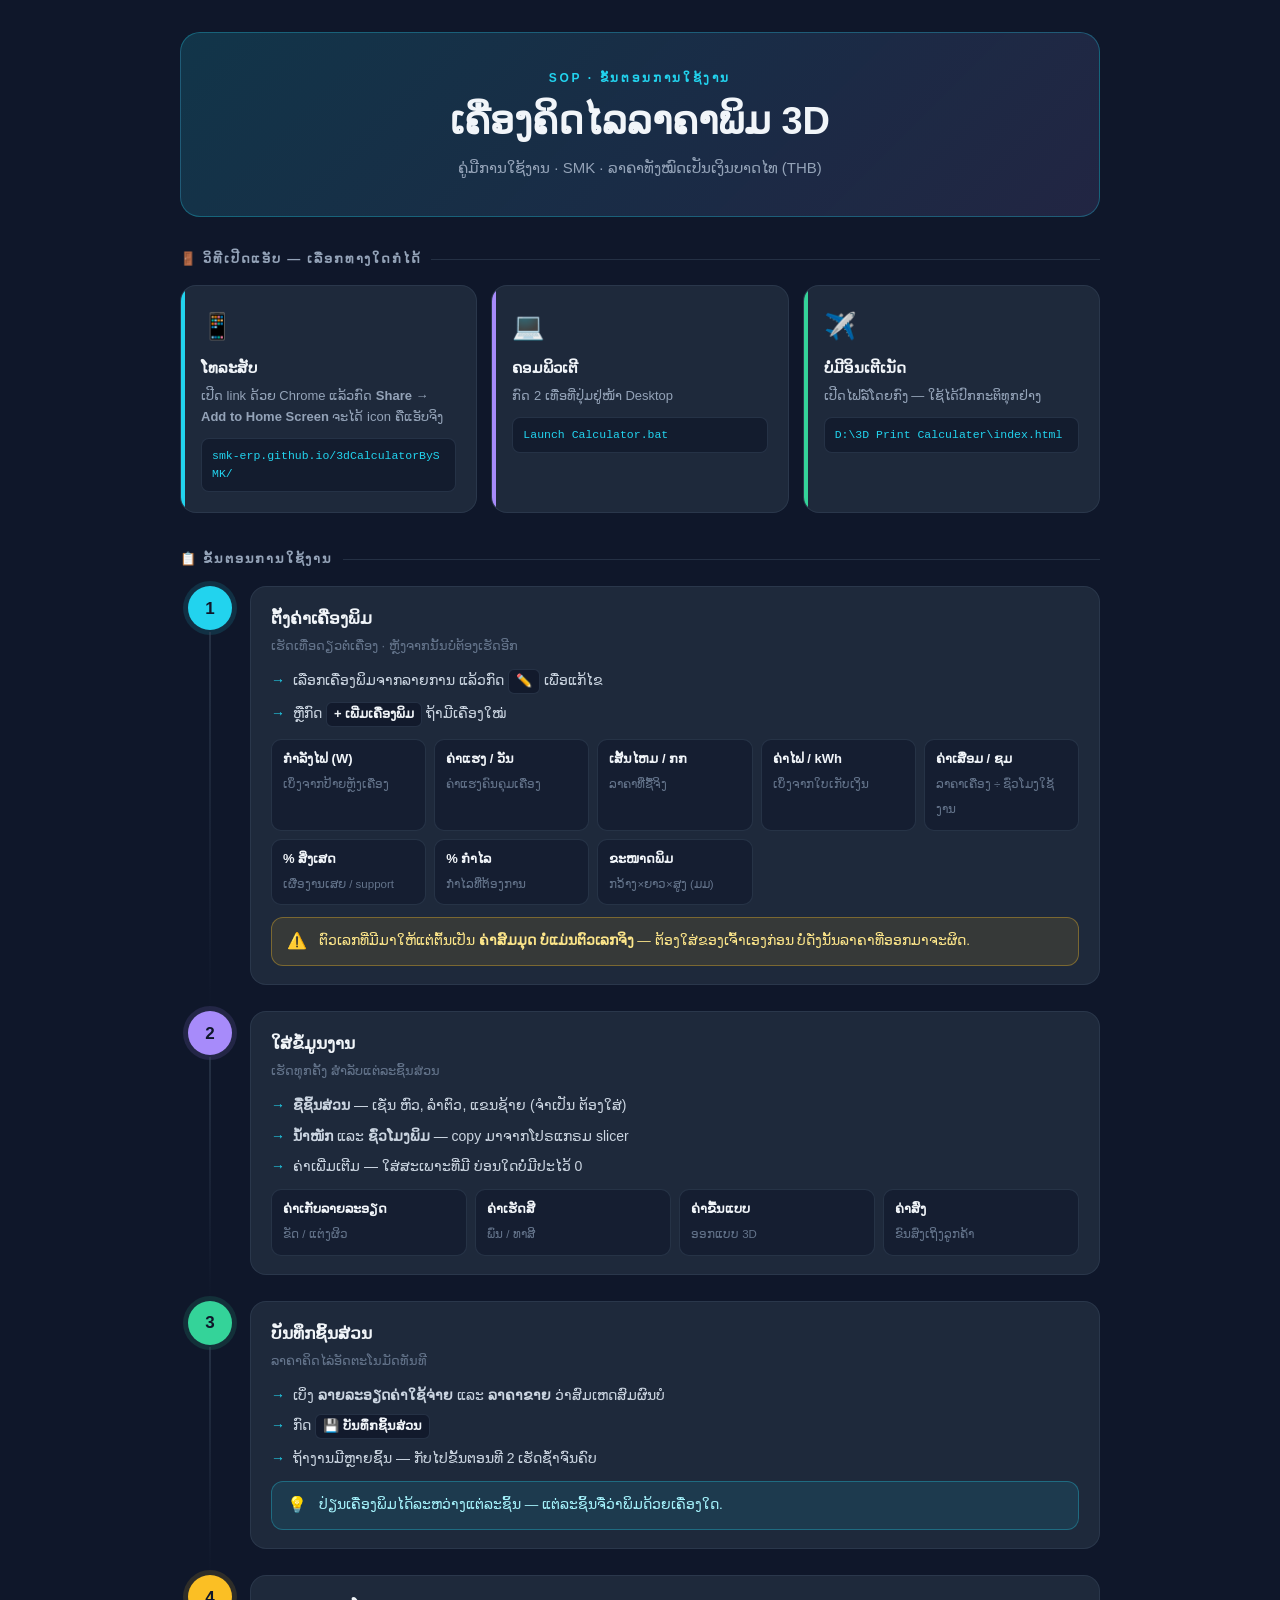
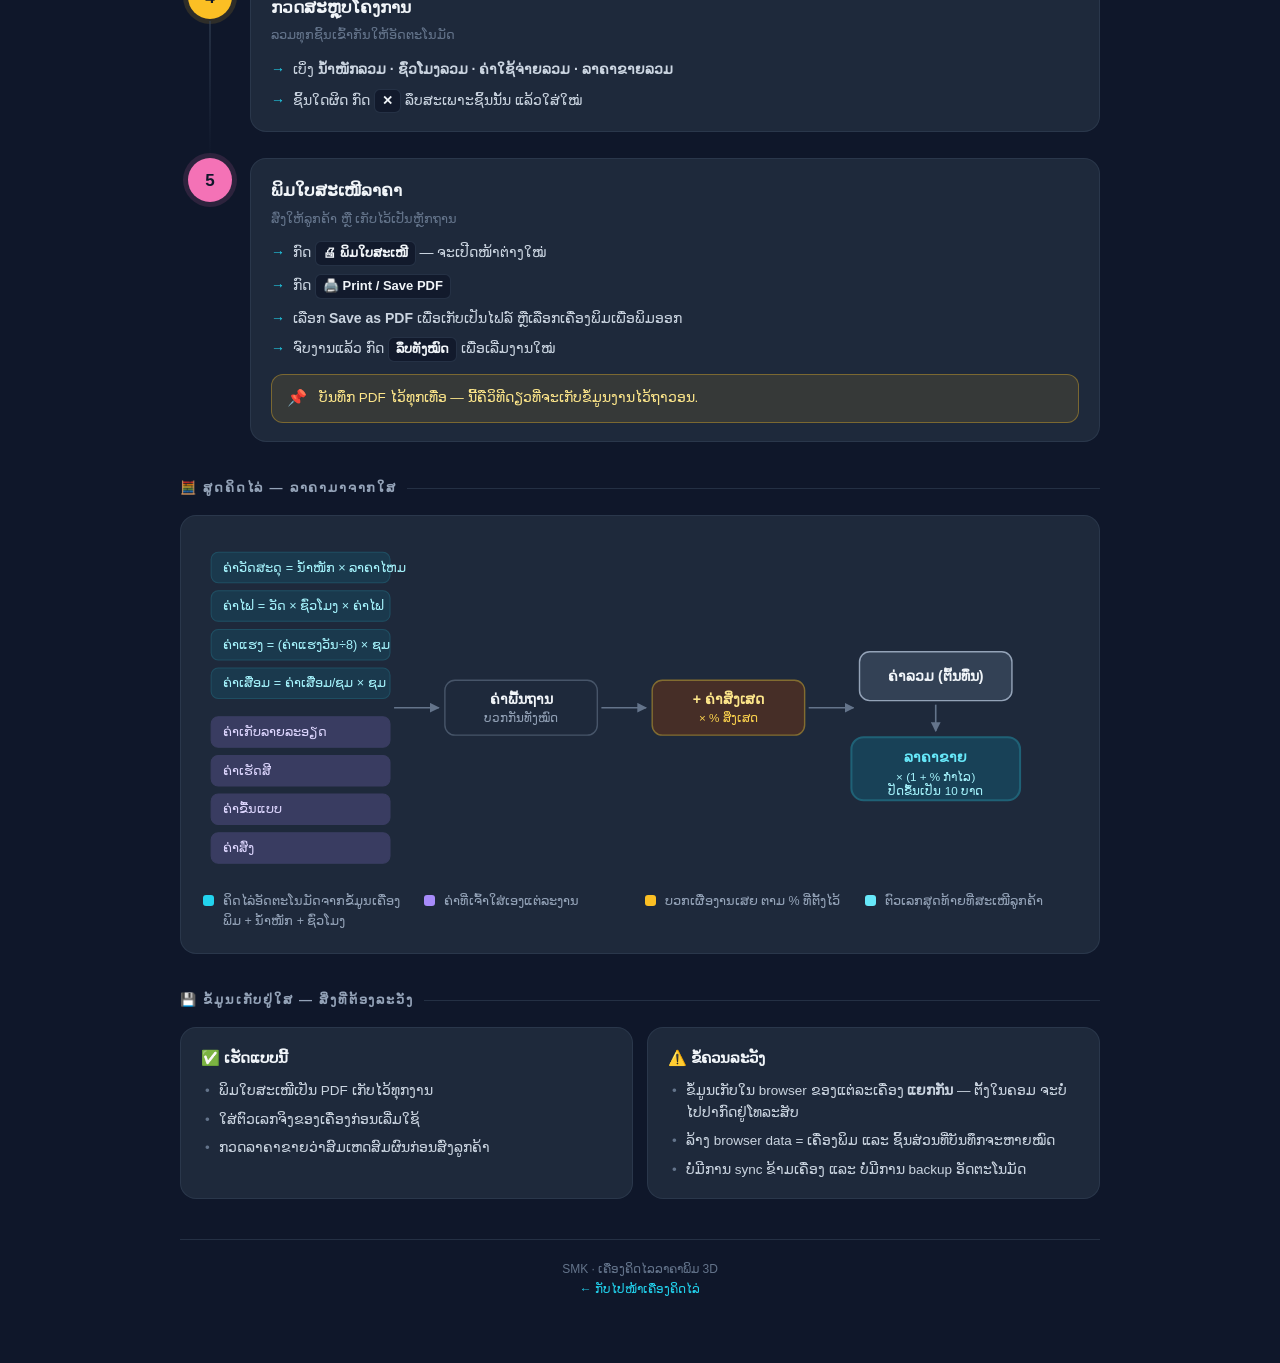
==== sop.html @ e96b1f95 "Add SOP infographic page A one-page visual guide in Lao: three ways to open the app, five numbered s" ====
<!DOCTYPE html>
<html lang="lo">
<head>
<meta charset="UTF-8">
<meta name="viewport" content="width=device-width, initial-scale=1.0">
<meta name="theme-color" content="#0f172a">
<title>SOP — ວິທີໃຊ້ເຄື່ອງຄິດໄລລາຄາພິມ 3D</title>
<link rel="icon" href="data:image/svg+xml,<svg xmlns=%22http://www.w3.org/2000/svg%22 viewBox=%220 0 100 100%22><text y=%22.9em%22 font-size=%2290%22>&#x1F4CB;</text></svg>">
<style>
:root{
  --bg:#0f172a; --card:#1e293b; --br:rgba(51,65,85,.6);
  --text:#f1f5f9; --muted:#94a3b8; --dim:#64748b;
  --cyan:#22d3ee; --cyan-dk:#0891b2;
  --green:#34d399; --amber:#fbbf24; --pink:#f472b6; --violet:#a78bfa;
  --mono:ui-monospace,Consolas,monospace;
}
*{box-sizing:border-box;margin:0;padding:0}
body{
  background:var(--bg); color:var(--text);
  font-family:"Segoe UI","Noto Sans Lao","Phetsarath OT",-apple-system,Arial,sans-serif;
  line-height:1.6; padding:32px 20px 64px;
}
.page{max-width:920px;margin:0 auto}

/* ── Header ─────────────────────────────────────────── */
.hero{
  text-align:center; padding:36px 24px; border-radius:20px; margin-bottom:32px;
  background:linear-gradient(135deg,rgba(34,211,238,.16),rgba(167,139,250,.12));
  border:1px solid rgba(34,211,238,.3);
}
.hero .eyebrow{
  font-size:12px; letter-spacing:.22em; text-transform:uppercase;
  color:var(--cyan); font-weight:700; margin-bottom:10px;
}
.hero h1{font-size:clamp(24px,5vw,38px); font-weight:800; line-height:1.25}
.hero p{color:var(--muted); margin-top:10px; font-size:15px}

/* ── Section ────────────────────────────────────────── */
.sec{margin-bottom:36px}
.sec-title{
  display:flex; align-items:center; gap:10px;
  font-size:13px; font-weight:800; letter-spacing:.14em; text-transform:uppercase;
  color:var(--muted); margin-bottom:16px;
}
.sec-title::after{content:"";flex:1;height:1px;background:var(--br)}

/* ── Open-the-app cards ─────────────────────────────── */
.ways{display:grid;grid-template-columns:repeat(auto-fit,minmax(230px,1fr));gap:14px}
.way{
  background:var(--card); border:1px solid var(--br); border-radius:16px;
  padding:20px; position:relative; overflow:hidden;
}
.way::before{content:"";position:absolute;inset:0 auto 0 0;width:4px;background:var(--cyan)}
.way:nth-child(2)::before{background:var(--violet)}
.way:nth-child(3)::before{background:var(--green)}
.way .ico{font-size:26px;margin-bottom:8px;display:block}
.way h3{font-size:15px;font-weight:700;margin-bottom:6px}
.way p{font-size:13px;color:var(--muted)}
.way code{
  display:block; margin-top:10px; font-family:var(--mono); font-size:11.5px;
  background:rgba(15,23,42,.7); border:1px solid var(--br); border-radius:8px;
  padding:8px 10px; color:var(--cyan); word-break:break-all;
}

/* ── Numbered steps ─────────────────────────────────── */
.steps{position:relative;padding-left:8px}
.step{display:flex;gap:18px;padding-bottom:26px;position:relative}
.step:last-child{padding-bottom:0}
.step::before{
  content:"";position:absolute;left:21px;top:46px;bottom:0;width:2px;
  background:linear-gradient(var(--br),transparent);
}
.step:last-child::before{display:none}
.num{
  flex:0 0 44px;height:44px;border-radius:50%;
  display:flex;align-items:center;justify-content:center;
  font-weight:800;font-size:17px;color:#0f172a;background:var(--cyan);
  box-shadow:0 0 0 5px rgba(34,211,238,.13);
}
.step:nth-child(2) .num{background:var(--violet);box-shadow:0 0 0 5px rgba(167,139,250,.13)}
.step:nth-child(3) .num{background:var(--green);box-shadow:0 0 0 5px rgba(52,211,153,.13)}
.step:nth-child(4) .num{background:var(--amber);box-shadow:0 0 0 5px rgba(251,191,36,.13)}
.step:nth-child(5) .num{background:var(--pink);box-shadow:0 0 0 5px rgba(244,114,182,.13)}
.step-body{flex:1;background:var(--card);border:1px solid var(--br);border-radius:16px;padding:18px 20px}
.step-body h3{font-size:17px;font-weight:700;margin-bottom:4px}
.step-body .sub{font-size:13px;color:var(--dim);margin-bottom:12px}
.step-body ul{list-style:none;display:flex;flex-direction:column;gap:8px}
.step-body li{font-size:14px;color:#cbd5e1;padding-left:22px;position:relative}
.step-body li::before{content:"→";position:absolute;left:0;color:var(--cyan);font-weight:700}
.kbd{
  display:inline-block;background:rgba(15,23,42,.8);border:1px solid var(--br);
  border-radius:6px;padding:1px 7px;font-size:13px;font-weight:600;color:var(--text);
}

/* ── Field table ────────────────────────────────────── */
.fields{display:grid;grid-template-columns:repeat(auto-fit,minmax(150px,1fr));gap:8px;margin-top:12px}
.f{background:rgba(15,23,42,.55);border:1px solid var(--br);border-radius:10px;padding:9px 11px}
.f b{display:block;font-size:13px;font-weight:600}
.f span{font-size:11.5px;color:var(--dim)}

/* ── Callout ────────────────────────────────────────── */
.note{
  display:flex;gap:12px;border-radius:12px;padding:13px 15px;margin-top:12px;
  background:rgba(251,191,36,.11);border:1px solid rgba(251,191,36,.35);
  font-size:13.5px;color:#fde68a;line-height:1.55;
}
.note.info{background:rgba(34,211,238,.1);border-color:rgba(34,211,238,.32);color:#a5f3fc}
.note .i{flex:0 0 auto;font-size:16px;line-height:1.3}

/* ── Formula ────────────────────────────────────────── */
.formula{background:var(--card);border:1px solid var(--br);border-radius:16px;padding:22px}
.formula svg{width:100%;height:auto;display:block}
.legend{display:grid;grid-template-columns:repeat(auto-fit,minmax(190px,1fr));gap:9px;margin-top:18px}
.lg{display:flex;gap:9px;align-items:flex-start;font-size:12.5px;color:var(--muted)}
.dot{flex:0 0 auto;width:11px;height:11px;border-radius:3px;margin-top:4px}

/* ── Storage ────────────────────────────────────────── */
.grid2{display:grid;grid-template-columns:repeat(auto-fit,minmax(260px,1fr));gap:14px}
.box{background:var(--card);border:1px solid var(--br);border-radius:16px;padding:18px 20px}
.box h3{font-size:15px;font-weight:700;margin-bottom:10px;display:flex;align-items:center;gap:8px}
.box ul{list-style:none;display:flex;flex-direction:column;gap:7px}
.box li{font-size:13.5px;color:#cbd5e1;padding-left:18px;position:relative}
.box li::before{content:"•";position:absolute;left:4px;color:var(--dim)}

.foot{text-align:center;color:var(--dim);font-size:12px;margin-top:40px;padding-top:20px;border-top:1px solid var(--br)}
.foot a{color:var(--cyan);text-decoration:none}

/* ── Print ──────────────────────────────────────────── */
@media print{
  body{background:#fff;color:#0f172a;padding:0;font-size:11.5px}
  .hero{background:#f0f9ff;border-color:#bae6fd}
  .hero h1{color:#0f172a}
  .way,.step-body,.formula,.box{background:#f8fafc;border-color:#cbd5e1;break-inside:avoid}
  .step{break-inside:avoid}
  .step-body li,.box li{color:#334155}
  .note{background:#fffbeb;color:#92400e;border-color:#fcd34d}
  .note.info{background:#f0f9ff;color:#075985;border-color:#7dd3fc}
  .way code{background:#f1f5f9;color:#0e7490}
  .sec{break-inside:avoid}
  .foot{color:#64748b}
}
</style>
</head>
<body>
<div class="page">

  <div class="hero">
    <div class="eyebrow">SOP · ຂັ້ນຕອນການໃຊ້ງານ</div>
    <h1>ເຄື່ອງຄິດໄລລາຄາພິມ 3D</h1>
    <p>ຄູ່ມືການໃຊ້ງານ · SMK · ລາຄາທັງໝົດເປັນເງິນບາດໄທ (THB)</p>
  </div>

  <!-- ── OPEN ───────────────────────────────────────── -->
  <div class="sec">
    <div class="sec-title">🚪 ວິທີເປີດແອັບ — ເລືອກທາງໃດກໍໄດ້</div>
    <div class="ways">
      <div class="way">
        <span class="ico">📱</span>
        <h3>ໂທລະສັບ</h3>
        <p>ເປີດ link ດ້ວຍ Chrome ແລ້ວກົດ <b>Share → Add to Home Screen</b> ຈະໄດ້ icon ຄືແອັບຈິງ</p>
        <code>smk-erp.github.io/3dCalculatorBySMK/</code>
      </div>
      <div class="way">
        <span class="ico">💻</span>
        <h3>ຄອມພິວເຕີ</h3>
        <p>ກົດ 2 ເທື່ອທີ່ປຸ່ມຢູ່ໜ້າ Desktop</p>
        <code>Launch Calculator.bat</code>
      </div>
      <div class="way">
        <span class="ico">✈️</span>
        <h3>ບໍ່ມີອິນເຕີເນັດ</h3>
        <p>ເປີດໄຟລ໌ໂດຍກົງ — ໃຊ້ໄດ້ປົກກະຕິທຸກຢ່າງ</p>
        <code>D:\3D Print Calculater\index.html</code>
      </div>
    </div>
  </div>

  <!-- ── STEPS ──────────────────────────────────────── -->
  <div class="sec">
    <div class="sec-title">📋 ຂັ້ນຕອນການໃຊ້ງານ</div>
    <div class="steps">

      <div class="step">
        <div class="num">1</div>
        <div class="step-body">
          <h3>ຕັ້ງຄ່າເຄື່ອງພິມ</h3>
          <div class="sub">ເຮັດເທື່ອດຽວຕໍ່ເຄື່ອງ · ຫຼັງຈາກນັ້ນບໍ່ຕ້ອງເຮັດອີກ</div>
          <ul>
            <li>ເລືອກເຄື່ອງພິມຈາກລາຍການ ແລ້ວກົດ <span class="kbd">✏️</span> ເພື່ອແກ້ໄຂ</li>
            <li>ຫຼືກົດ <span class="kbd">+ ເພີ່ມເຄື່ອງພິມ</span> ຖ້າມີເຄື່ອງໃໝ່</li>
          </ul>
          <div class="fields">
            <div class="f"><b>ກຳລັງໄຟ (W)</b><span>ເບິ່ງຈາກປ້າຍຫຼັງເຄື່ອງ</span></div>
            <div class="f"><b>ຄ່າແຮງ / ວັນ</b><span>ຄ່າແຮງຄົນຄຸມເຄື່ອງ</span></div>
            <div class="f"><b>ເສັ້ນໄຫມ / ກກ</b><span>ລາຄາທີ່ຊື້ຈິງ</span></div>
            <div class="f"><b>ຄ່າໄຟ / kWh</b><span>ເບິ່ງຈາກໃບເກັບເງິນ</span></div>
            <div class="f"><b>ຄ່າເສື່ອມ / ຊມ</b><span>ລາຄາເຄື່ອງ ÷ ຊົ່ວໂມງໃຊ້ງານ</span></div>
            <div class="f"><b>% ສິ່ງເສດ</b><span>ເຜື່ອງານເສຍ / support</span></div>
            <div class="f"><b>% ກຳໄລ</b><span>ກຳໄລທີ່ຕ້ອງການ</span></div>
            <div class="f"><b>ຂະໜາດພິມ</b><span>ກວ້າງ×ຍາວ×ສູງ (ມມ)</span></div>
          </div>
          <div class="note">
            <span class="i">⚠️</span>
            <span>ຕົວເລກທີ່ມີມາໃຫ້ແຕ່ຕົ້ນເປັນ <b>ຄ່າສົມມຸດ ບໍ່ແມ່ນຕົວເລກຈິງ</b> — ຕ້ອງໃສ່ຂອງເຈົ້າເອງກ່ອນ ບໍ່ດັ່ງນັ້ນລາຄາທີ່ອອກມາຈະຜິດ.</span>
          </div>
        </div>
      </div>

      <div class="step">
        <div class="num">2</div>
        <div class="step-body">
          <h3>ໃສ່ຂໍ້ມູນງານ</h3>
          <div class="sub">ເຮັດທຸກຄັ້ງ ສຳລັບແຕ່ລະຊິ້ນສ່ວນ</div>
          <ul>
            <li><b>ຊື່ຊິ້ນສ່ວນ</b> — ເຊັ່ນ ຫົວ, ລຳຕົວ, ແຂນຊ້າຍ (ຈຳເປັນ ຕ້ອງໃສ່)</li>
            <li><b>ນ້ຳໜັກ</b> ແລະ <b>ຊົ່ວໂມງພິມ</b> — copy ມາຈາກໂປຣແກຣມ slicer</li>
            <li>ຄ່າເພີ່ມເຕີມ — ໃສ່ສະເພາະທີ່ມີ ບ່ອນໃດບໍ່ມີປະໄວ້ 0</li>
          </ul>
          <div class="fields">
            <div class="f"><b>ຄ່າເກັບລາຍລະອຽດ</b><span>ຂັດ / ແຕ່ງຜິວ</span></div>
            <div class="f"><b>ຄ່າເຮັດສີ</b><span>ພົ່ນ / ທາສີ</span></div>
            <div class="f"><b>ຄ່າຂື້ນແບບ</b><span>ອອກແບບ 3D</span></div>
            <div class="f"><b>ຄ່າສົ່ງ</b><span>ຂົນສົ່ງເຖິງລູກຄ້າ</span></div>
          </div>
        </div>
      </div>

      <div class="step">
        <div class="num">3</div>
        <div class="step-body">
          <h3>ບັນທຶກຊິ້ນສ່ວນ</h3>
          <div class="sub">ລາຄາຄິດໄລ່ອັດຕະໂນມັດທັນທີ</div>
          <ul>
            <li>ເບິ່ງ <b>ລາຍລະອຽດຄ່າໃຊ້ຈ່າຍ</b> ແລະ <b>ລາຄາຂາຍ</b> ວ່າສົມເຫດສົມຜົນບໍ</li>
            <li>ກົດ <span class="kbd">💾 ບັນທຶກຊິ້ນສ່ວນ</span></li>
            <li>ຖ້າງານມີຫຼາຍຊິ້ນ — ກັບໄປຂັ້ນຕອນທີ 2 ເຮັດຊ້ຳຈົນຄົບ</li>
          </ul>
          <div class="note info">
            <span class="i">💡</span>
            <span>ປ່ຽນເຄື່ອງພິມໄດ້ລະຫວ່າງແຕ່ລະຊິ້ນ — ແຕ່ລະຊິ້ນຈື່ວ່າພິມດ້ວຍເຄື່ອງໃດ.</span>
          </div>
        </div>
      </div>

      <div class="step">
        <div class="num">4</div>
        <div class="step-body">
          <h3>ກວດສະຫຼຸບໂຄງການ</h3>
          <div class="sub">ລວມທຸກຊິ້ນເຂົ້າກັນໃຫ້ອັດຕະໂນມັດ</div>
          <ul>
            <li>ເບິ່ງ <b>ນ້ຳໜັກລວມ · ຊົ່ວໂມງລວມ · ຄ່າໃຊ້ຈ່າຍລວມ · ລາຄາຂາຍລວມ</b></li>
            <li>ຊິ້ນໃດຜິດ ກົດ <span class="kbd">✕</span> ລຶບສະເພາະຊິ້ນນັ້ນ ແລ້ວໃສ່ໃໝ່</li>
          </ul>
        </div>
      </div>

      <div class="step">
        <div class="num">5</div>
        <div class="step-body">
          <h3>ພິມໃບສະເໜີລາຄາ</h3>
          <div class="sub">ສົ່ງໃຫ້ລູກຄ້າ ຫຼື ເກັບໄວ້ເປັນຫຼັກຖານ</div>
          <ul>
            <li>ກົດ <span class="kbd">🖨 ພິມໃບສະເໜີ</span> — ຈະເປີດໜ້າຕ່າງໃໝ່</li>
            <li>ກົດ <span class="kbd">🖨️ Print / Save PDF</span></li>
            <li>ເລືອກ <b>Save as PDF</b> ເພື່ອເກັບເປັນໄຟລ໌ ຫຼືເລືອກເຄື່ອງພິມເພື່ອພິມອອກ</li>
            <li>ຈົບງານແລ້ວ ກົດ <span class="kbd">ລຶບທັງໝົດ</span> ເພື່ອເລີ່ມງານໃໝ່</li>
          </ul>
          <div class="note">
            <span class="i">📌</span>
            <span>ບັນທຶກ PDF ໄວ້ທຸກເທື່ອ — ນີ້ຄືວິທີດຽວທີ່ຈະເກັບຂໍ້ມູນງານໄວ້ຖາວອນ.</span>
          </div>
        </div>
      </div>

    </div>
  </div>

  <!-- ── FORMULA ────────────────────────────────────── -->
  <div class="sec">
    <div class="sec-title">🧮 ສູດຄິດໄລ່ — ລາຄາມາຈາກໃສ</div>
    <div class="formula">
      <svg viewBox="0 0 860 330" role="img" aria-label="ແຜນວາດສູດຄິດໄລ່ລາຄາ">
        <defs>
          <marker id="ar" viewBox="0 0 10 10" refX="9" refY="5" markerWidth="6" markerHeight="6" orient="auto">
            <path d="M0 0 L10 5 L0 10 z" fill="#64748b"/>
          </marker>
        </defs>

        <!-- inputs -->
        <g font-size="12.5" font-family="Segoe UI, Noto Sans Lao, Arial">
          <rect x="8"   y="14"  width="176" height="30" rx="7" fill="#0e7490" opacity=".22" stroke="#22d3ee" stroke-width="1"/>
          <text x="20"  y="33"  fill="#a5f3fc">ຄ່າວັດສະດຸ = ນ້ຳໜັກ × ລາຄາໄຫມ</text>

          <rect x="8"   y="52"  width="176" height="30" rx="7" fill="#0e7490" opacity=".22" stroke="#22d3ee" stroke-width="1"/>
          <text x="20"  y="71"  fill="#a5f3fc">ຄ່າໄຟ = ວັດ × ຊົ່ວໂມງ × ຄ່າໄຟ</text>

          <rect x="8"   y="90"  width="176" height="30" rx="7" fill="#0e7490" opacity=".22" stroke="#22d3ee" stroke-width="1"/>
          <text x="20"  y="109" fill="#a5f3fc">ຄ່າແຮງ = (ຄ່າແຮງວັນ÷8) × ຊມ</text>

          <rect x="8"   y="128" width="176" height="30" rx="7" fill="#0e7490" opacity=".22" stroke="#22d3ee" stroke-width="1"/>
          <text x="20"  y="147" fill="#a5f3fc">ຄ່າເສື່ອມ = ຄ່າເສື່ອມ/ຊມ × ຊມ</text>

          <rect x="8"   y="176" width="176" height="30" rx="7" fill="#a78bfa" opacity=".2" stroke="#a78bfa" stroke-width="1"/>
          <text x="20"  y="195" fill="#ddd6fe">ຄ່າເກັບລາຍລະອຽດ</text>

          <rect x="8"   y="214" width="176" height="30" rx="7" fill="#a78bfa" opacity=".2" stroke="#a78bfa" stroke-width="1"/>
          <text x="20"  y="233" fill="#ddd6fe">ຄ່າເຮັດສີ</text>

          <rect x="8"   y="252" width="176" height="30" rx="7" fill="#a78bfa" opacity=".2" stroke="#a78bfa" stroke-width="1"/>
          <text x="20"  y="271" fill="#ddd6fe">ຄ່າຂື້ນແບບ</text>

          <rect x="8"   y="290" width="176" height="30" rx="7" fill="#a78bfa" opacity=".2" stroke="#a78bfa" stroke-width="1"/>
          <text x="20"  y="309" fill="#ddd6fe">ຄ່າສົ່ງ</text>
        </g>

        <path d="M188 167 L232 167" stroke="#64748b" stroke-width="1.6" marker-end="url(#ar)" fill="none"/>

        <!-- base -->
        <rect x="238" y="140" width="150" height="54" rx="10" fill="#1e293b" stroke="#475569" stroke-width="1.4"/>
        <text x="313" y="163" text-anchor="middle" fill="#f1f5f9" font-size="14" font-weight="700" font-family="Segoe UI, Noto Sans Lao, Arial">ຄ່າພື້ນຖານ</text>
        <text x="313" y="181" text-anchor="middle" fill="#94a3b8" font-size="11.5" font-family="Segoe UI, Noto Sans Lao, Arial">ບວກກັນທັງໝົດ</text>

        <path d="M392 167 L436 167" stroke="#64748b" stroke-width="1.6" marker-end="url(#ar)" fill="none"/>

        <!-- waste -->
        <rect x="442" y="140" width="150" height="54" rx="10" fill="#78350f" opacity=".45" stroke="#fbbf24" stroke-width="1.4"/>
        <text x="517" y="163" text-anchor="middle" fill="#fde68a" font-size="14" font-weight="700" font-family="Segoe UI, Noto Sans Lao, Arial">+ ຄ່າສິ່ງເສດ</text>
        <text x="517" y="181" text-anchor="middle" fill="#fcd34d" font-size="11.5" font-family="Segoe UI, Noto Sans Lao, Arial">× % ສິ່ງເສດ</text>

        <path d="M596 167 L640 167" stroke="#64748b" stroke-width="1.6" marker-end="url(#ar)" fill="none"/>

        <!-- total -->
        <rect x="646" y="112" width="150" height="48" rx="10" fill="#334155" stroke="#94a3b8" stroke-width="1.4"/>
        <text x="721" y="141" text-anchor="middle" fill="#f1f5f9" font-size="14" font-weight="700" font-family="Segoe UI, Noto Sans Lao, Arial">ຄ່າລວມ (ຕົ້ນທຶນ)</text>

        <path d="M721 164 L721 190" stroke="#64748b" stroke-width="1.6" marker-end="url(#ar)" fill="none"/>

        <!-- selling -->
        <rect x="638" y="196" width="166" height="62" rx="12" fill="#0e7490" opacity=".33" stroke="#22d3ee" stroke-width="2"/>
        <text x="721" y="220" text-anchor="middle" fill="#67e8f9" font-size="14" font-weight="800" font-family="Segoe UI, Noto Sans Lao, Arial">ລາຄາຂາຍ</text>
        <text x="721" y="239" text-anchor="middle" fill="#a5f3fc" font-size="11.5" font-family="Segoe UI, Noto Sans Lao, Arial">× (1 + % ກຳໄລ)</text>
        <text x="721" y="253" text-anchor="middle" fill="#a5f3fc" font-size="11.5" font-family="Segoe UI, Noto Sans Lao, Arial">ປັດຂຶ້ນເປັນ 10 ບາດ</text>
      </svg>

      <div class="legend">
        <div class="lg"><span class="dot" style="background:#22d3ee"></span><span>ຄິດໄລ່ອັດຕະໂນມັດຈາກຂໍ້ມູນເຄື່ອງພິມ + ນ້ຳໜັກ + ຊົ່ວໂມງ</span></div>
        <div class="lg"><span class="dot" style="background:#a78bfa"></span><span>ຄ່າທີ່ເຈົ້າໃສ່ເອງແຕ່ລະງານ</span></div>
        <div class="lg"><span class="dot" style="background:#fbbf24"></span><span>ບວກເຜື່ອງານເສຍ ຕາມ % ທີ່ຕັ້ງໄວ້</span></div>
        <div class="lg"><span class="dot" style="background:#67e8f9"></span><span>ຕົວເລກສຸດທ້າຍທີ່ສະເໜີລູກຄ້າ</span></div>
      </div>
    </div>
  </div>

  <!-- ── STORAGE ────────────────────────────────────── -->
  <div class="sec">
    <div class="sec-title">💾 ຂໍ້ມູນເກັບຢູ່ໃສ — ສິ່ງທີ່ຕ້ອງລະວັງ</div>
    <div class="grid2">
      <div class="box">
        <h3>✅ ເຮັດແບບນີ້</h3>
        <ul>
          <li>ພິມໃບສະເໜີເປັນ PDF ເກັບໄວ້ທຸກງານ</li>
          <li>ໃສ່ຕົວເລກຈິງຂອງເຄື່ອງກ່ອນເລີ່ມໃຊ້</li>
          <li>ກວດລາຄາຂາຍວ່າສົມເຫດສົມຜົນກ່ອນສົ່ງລູກຄ້າ</li>
        </ul>
      </div>
      <div class="box">
        <h3>⚠️ ຂໍ້ຄວນລະວັງ</h3>
        <ul>
          <li>ຂໍ້ມູນເກັບໃນ browser ຂອງແຕ່ລະເຄື່ອງ <b>ແຍກກັນ</b> — ຕັ້ງໃນຄອມ ຈະບໍ່ໄປປາກົດຢູ່ໂທລະສັບ</li>
          <li>ລ້າງ browser data = ເຄື່ອງພິມ ແລະ ຊິ້ນສ່ວນທີ່ບັນທຶກຈະຫາຍໝົດ</li>
          <li>ບໍ່ມີການ sync ຂ້າມເຄື່ອງ ແລະ ບໍ່ມີການ backup ອັດຕະໂນມັດ</li>
        </ul>
      </div>
    </div>
  </div>

  <div class="foot">
    SMK · ເຄື່ອງຄິດໄລລາຄາພິມ 3D<br>
    <a href="index.html">← ກັບໄປໜ້າເຄື່ອງຄິດໄລ່</a>
  </div>

</div>
</body>
</html>
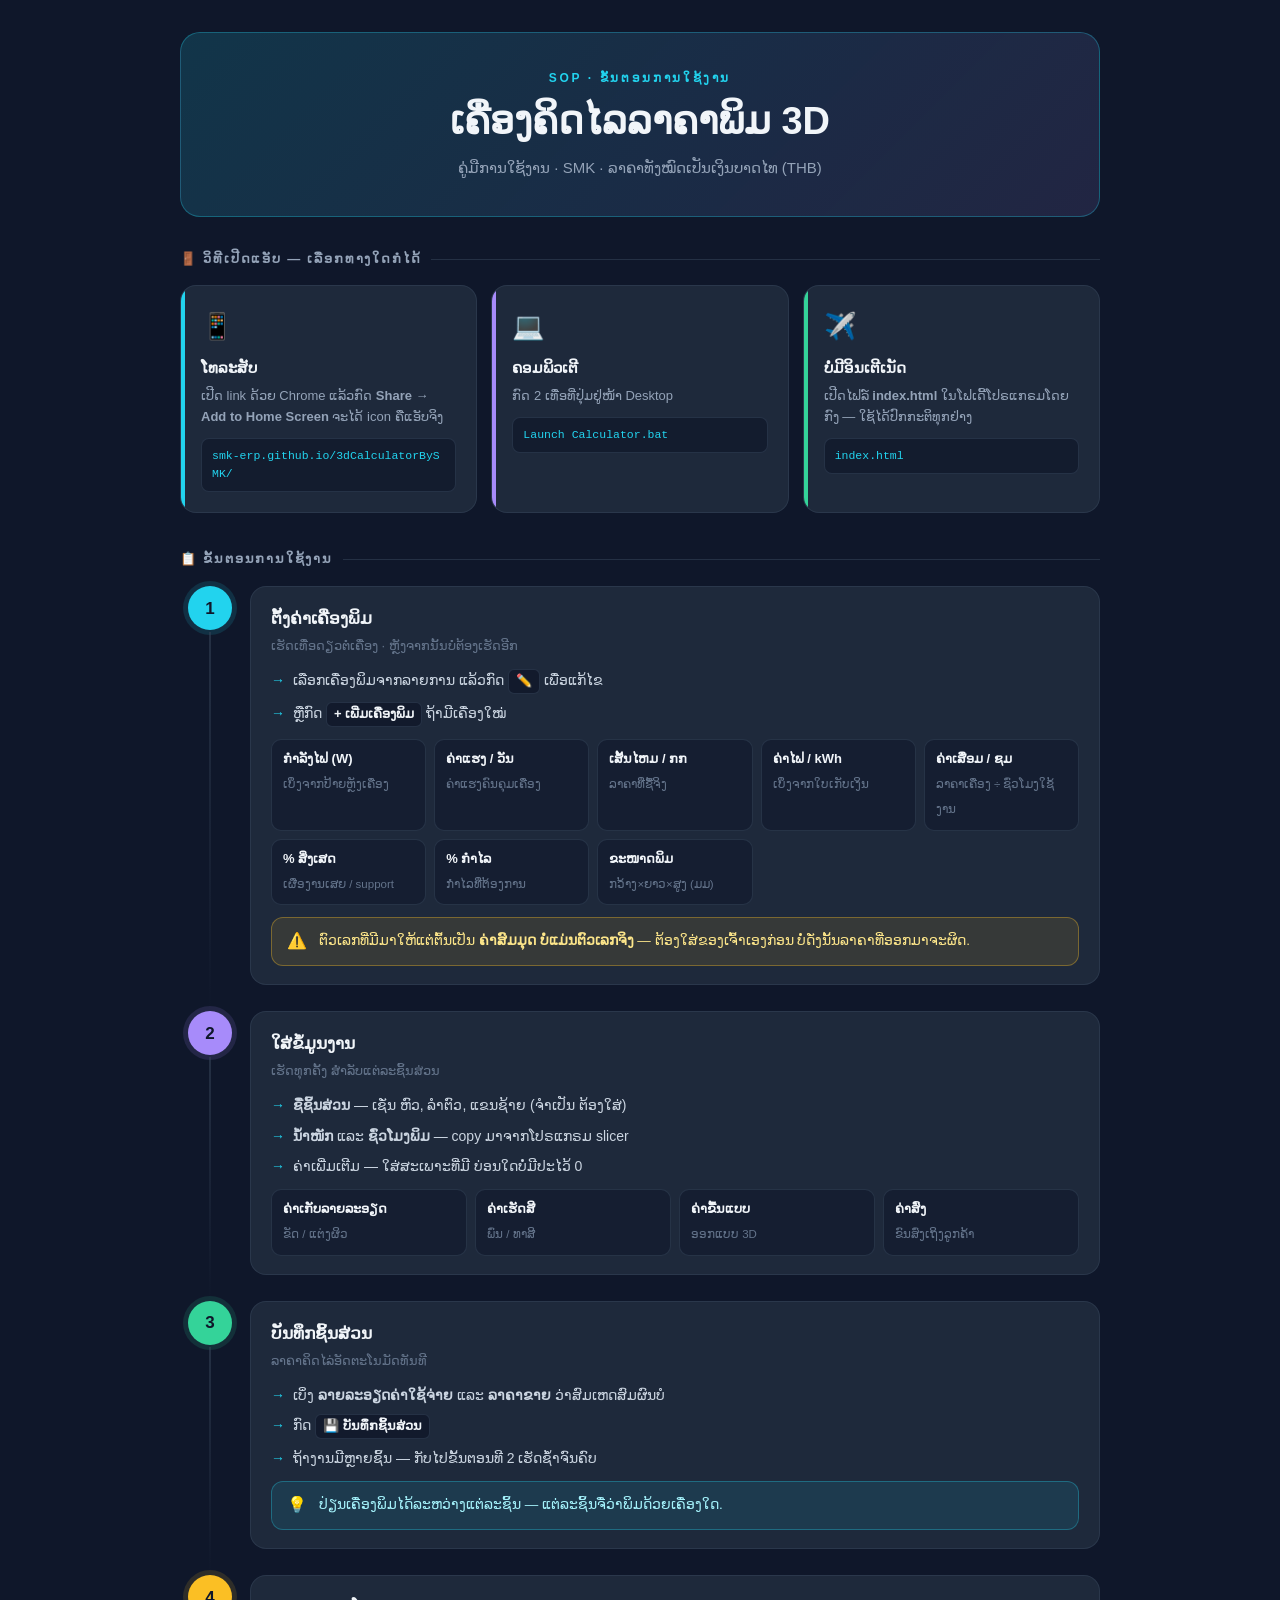
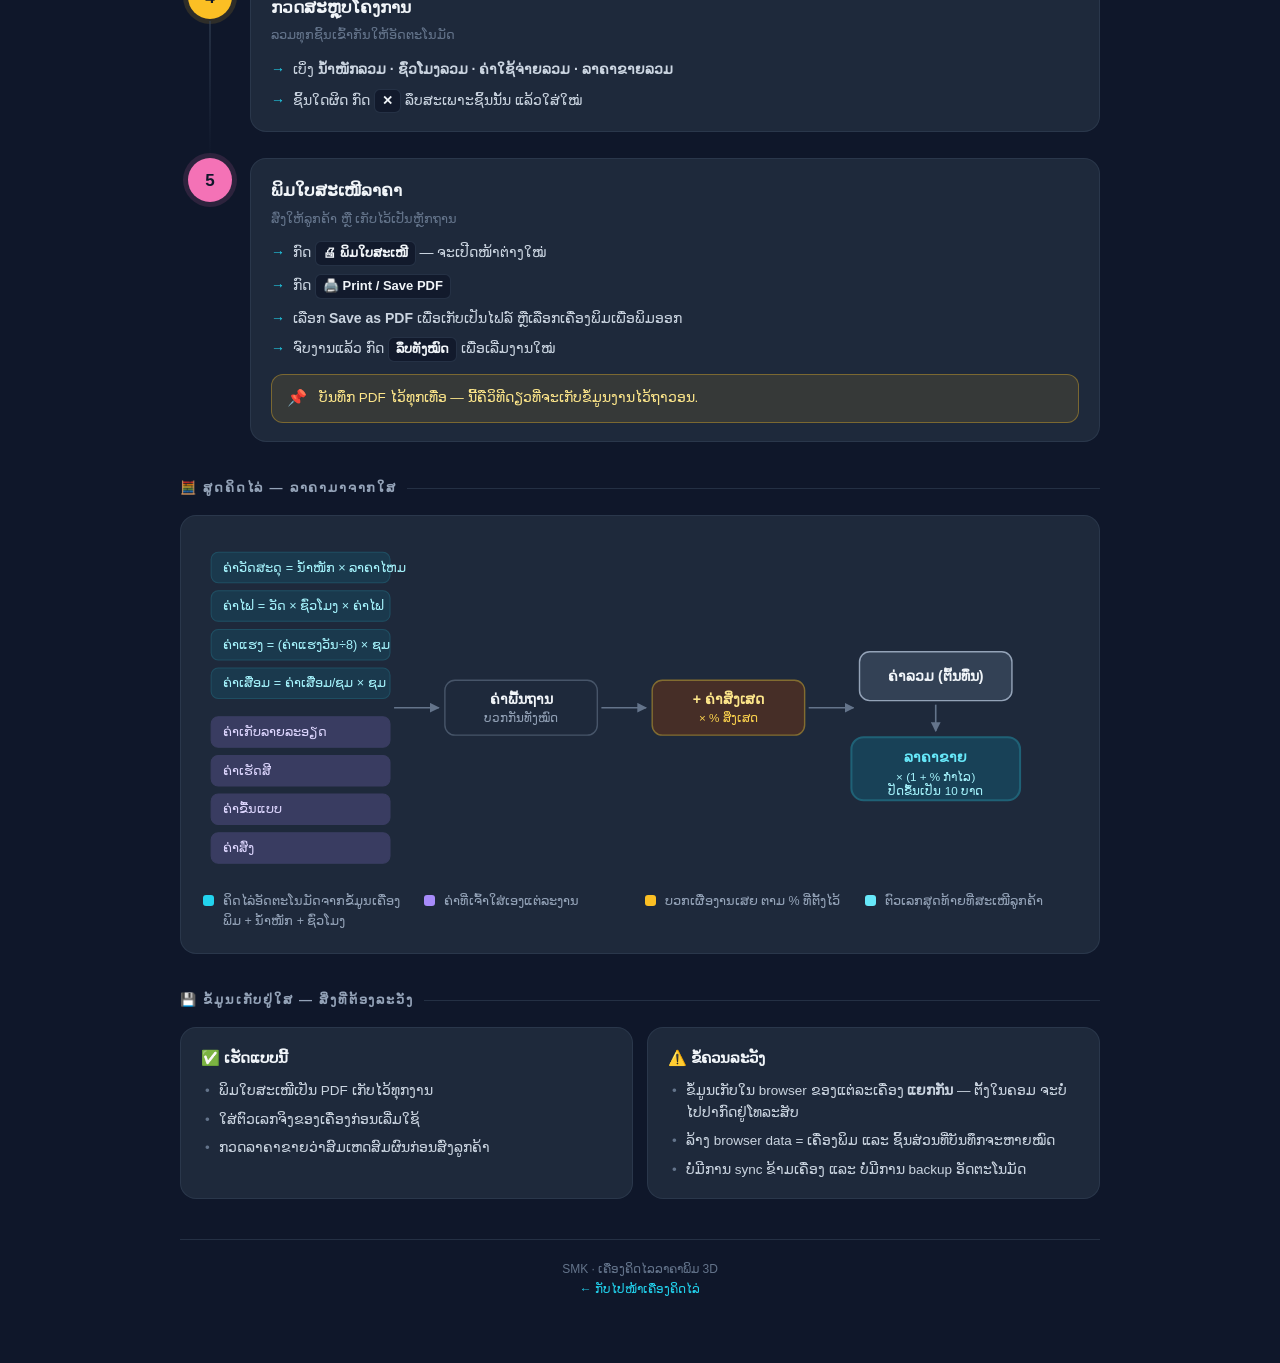
==== commit 2b509435: "Make the project location-independent Every launcher hardcoded D:\3D Print Calculater, so moving or " ====
--- a/sop.html
+++ b/sop.html
@@ -169,8 +169,8 @@
       <div class="way">
         <span class="ico">✈️</span>
         <h3>ບໍ່ມີອິນເຕີເນັດ</h3>
-        <p>ເປີດໄຟລ໌ໂດຍກົງ — ໃຊ້ໄດ້ປົກກະຕິທຸກຢ່າງ</p>
-        <code>D:\3D Print Calculater\index.html</code>
+        <p>ເປີດໄຟລ໌ <b>index.html</b> ໃນໂຟເດີ້ໂປຣແກຣມໂດຍກົງ — ໃຊ້ໄດ້ປົກກະຕິທຸກຢ່າງ</p>
+        <code>index.html</code>
       </div>
     </div>
   </div>
